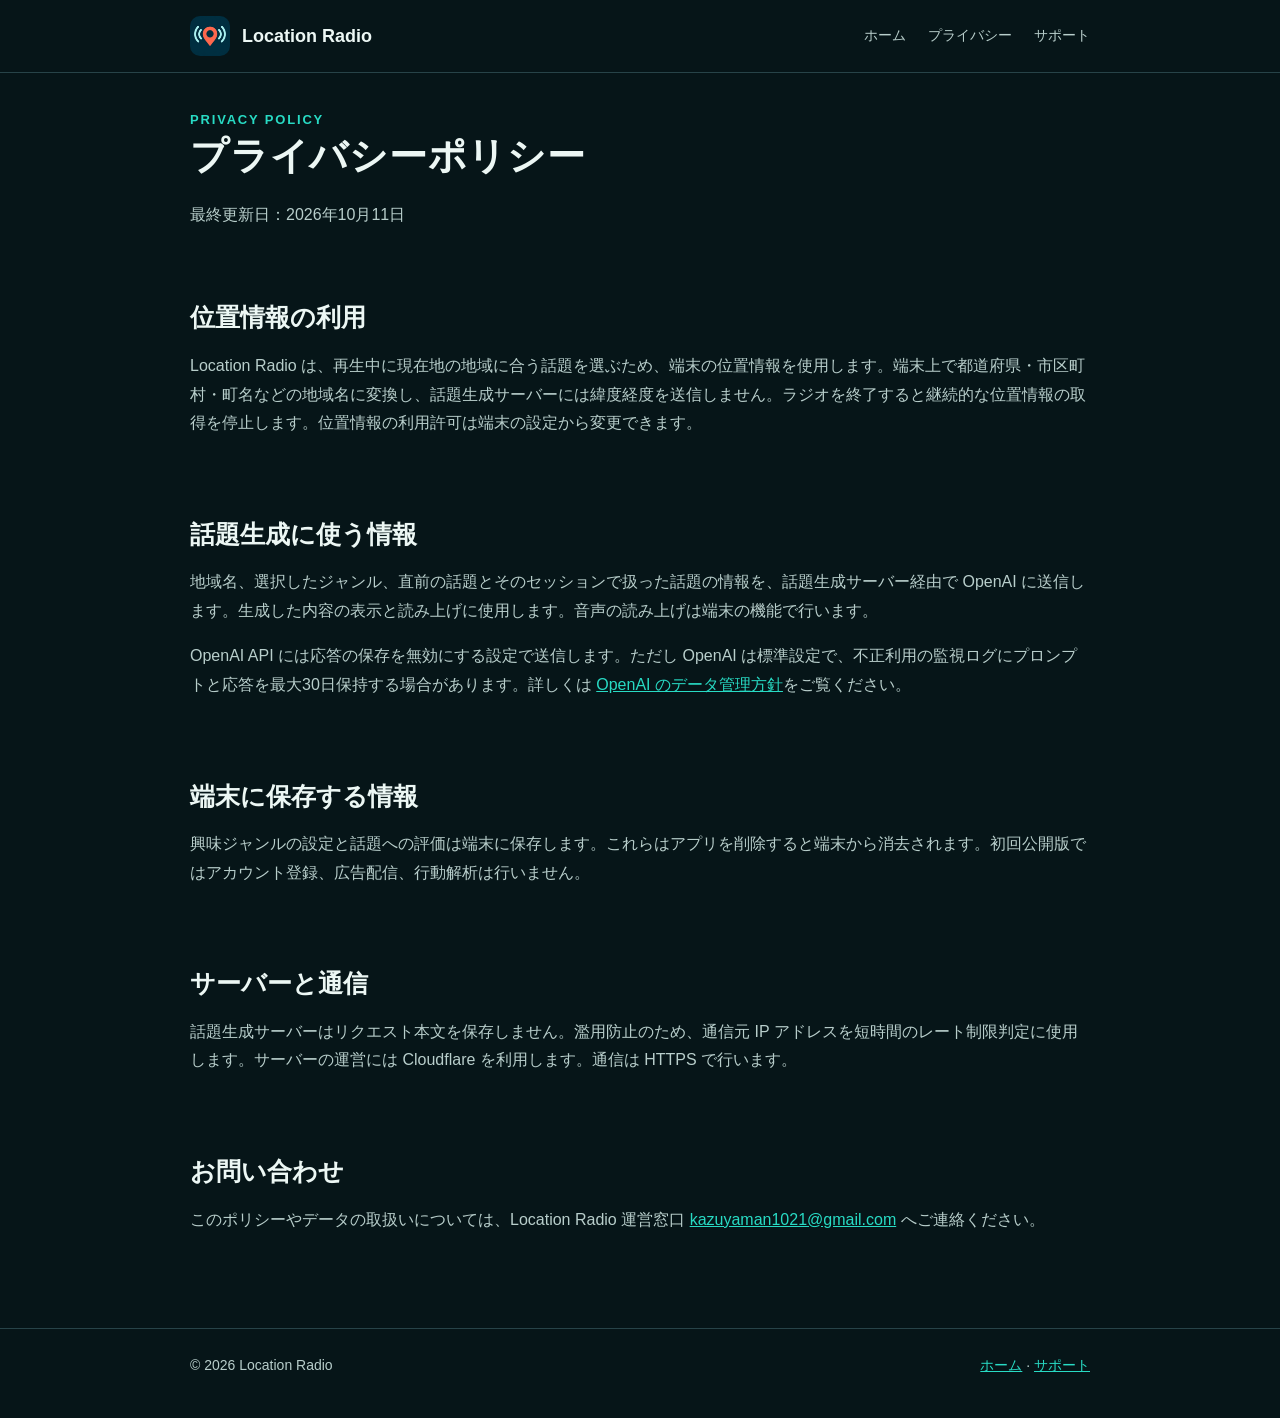
==== privacy.html @ 60c4268e "Add Location Radio support and privacy pages" ====
<!doctype html><html lang="ja"><head><meta charset="utf-8"><meta name="viewport" content="width=device-width,initial-scale=1"><meta name="theme-color" content="#061518"><meta name="description" content="Location Radio のプライバシーポリシー"><title>プライバシーポリシー — Location Radio</title><link rel="icon" href="./icon.png"><link rel="stylesheet" href="./style.css"></head><body>
<header><nav class="wrap"><a class="brand" href="./"><img src="./icon.png" alt="">Location Radio</a><div class="links"><a href="./">ホーム</a><a href="./privacy.html" aria-current="page">プライバシー</a><a href="./#support">サポート</a></div></nav></header>
<main class="wrap content"><div class="eyebrow">Privacy policy</div><h1>プライバシーポリシー</h1><p>最終更新日：2026年10月11日</p>
<section><h2>位置情報の利用</h2><p>Location Radio は、再生中に現在地の地域に合う話題を選ぶため、端末の位置情報を使用します。端末上で都道府県・市区町村・町名などの地域名に変換し、話題生成サーバーには緯度経度を送信しません。ラジオを終了すると継続的な位置情報の取得を停止します。位置情報の利用許可は端末の設定から変更できます。</p></section>
<section><h2>話題生成に使う情報</h2><p>地域名、選択したジャンル、直前の話題とそのセッションで扱った話題の情報を、話題生成サーバー経由で OpenAI に送信します。生成した内容の表示と読み上げに使用します。音声の読み上げは端末の機能で行います。</p><p>OpenAI API には応答の保存を無効にする設定で送信します。ただし OpenAI は標準設定で、不正利用の監視ログにプロンプトと応答を最大30日保持する場合があります。詳しくは <a href="https://developers.openai.com/api/docs/guides/your-data">OpenAI のデータ管理方針</a>をご覧ください。</p></section>
<section><h2>端末に保存する情報</h2><p>興味ジャンルの設定と話題への評価は端末に保存します。これらはアプリを削除すると端末から消去されます。初回公開版ではアカウント登録、広告配信、行動解析は行いません。</p></section>
<section><h2>サーバーと通信</h2><p>話題生成サーバーはリクエスト本文を保存しません。濫用防止のため、通信元 IP アドレスを短時間のレート制限判定に使用します。サーバーの運営には Cloudflare を利用します。通信は HTTPS で行います。</p></section>
<section><h2>お問い合わせ</h2><p>このポリシーやデータの取扱いについては、Location Radio 運営窓口 <a href="mailto:kazuyaman1021@gmail.com">kazuyaman1021@gmail.com</a> へご連絡ください。</p></section>
</main><footer><div class="wrap"><span>© 2026 Location Radio</span><span><a href="./">ホーム</a> · <a href="./#support">サポート</a></span></div></footer></body></html>
---- style.css ----
:root{color-scheme:dark;--bg:#061518;--panel:#10282b;--ink:#ecf7f4;--muted:#b8cecb;--accent:#28dbc4;--line:#274348}*{box-sizing:border-box}html{scroll-behavior:smooth}body{margin:0;background:var(--bg);color:var(--ink);font:16px/1.8 -apple-system,BlinkMacSystemFont,"Hiragino Sans","Noto Sans JP",sans-serif}a{color:var(--accent)}a:hover{text-decoration-thickness:2px}.wrap{width:min(100% - 40px,900px);margin:auto}header{border-bottom:1px solid var(--line)}nav{display:flex;align-items:center;justify-content:space-between;gap:20px;padding:16px 0}.brand{display:flex;align-items:center;gap:12px;color:var(--ink);text-decoration:none;font-weight:700;font-size:18px}.brand img{width:40px;height:40px;border-radius:10px}nav .links{display:flex;gap:22px;flex-wrap:wrap}nav .links a{color:var(--muted);text-decoration:none;font-size:14px}.hero{padding:72px 0 48px;display:grid;grid-template-columns:1fr 180px;align-items:center;gap:50px}.hero img{width:100%;border-radius:32px;box-shadow:0 30px 90px #0007}h1{font-size:clamp(34px,5vw,54px);line-height:1.35;letter-spacing:.02em;margin:0 0 18px}h2{font-size:25px;line-height:1.45;margin:46px 0 12px}h3{font-size:18px;margin:24px 0 6px}p,li{color:var(--muted)}.lead{font-size:19px;max-width:34em}.eyebrow{font-size:13px;font-weight:700;letter-spacing:.14em;color:var(--accent);text-transform:uppercase}.cards{display:grid;grid-template-columns:repeat(3,1fr);gap:16px;margin:24px 0 54px}.card{padding:24px;border:1px solid var(--line);background:var(--panel);border-radius:18px}.card h3{margin:0 0 8px}.card p{margin:0}.content{padding:35px 0 70px}.content h1{font-size:38px}.content section{padding:8px 0}.notice{border-left:3px solid var(--accent);padding:8px 18px;background:var(--panel);border-radius:0 12px 12px 0}.button{display:inline-block;background:var(--accent);color:#05221e;text-decoration:none;font-weight:700;padding:12px 22px;border-radius:999px}.muted{color:var(--muted)}footer{border-top:1px solid var(--line);padding:24px 0 40px;font-size:14px;color:var(--muted)}footer .wrap{display:flex;justify-content:space-between;gap:15px;flex-wrap:wrap}@media(max-width:650px){.hero{grid-template-columns:1fr;gap:24px;padding:52px 0 20px}.hero img{width:140px;grid-row:1}.cards{grid-template-columns:1fr}.content h1{font-size:32px}nav{align-items:flex-start;flex-direction:column}}
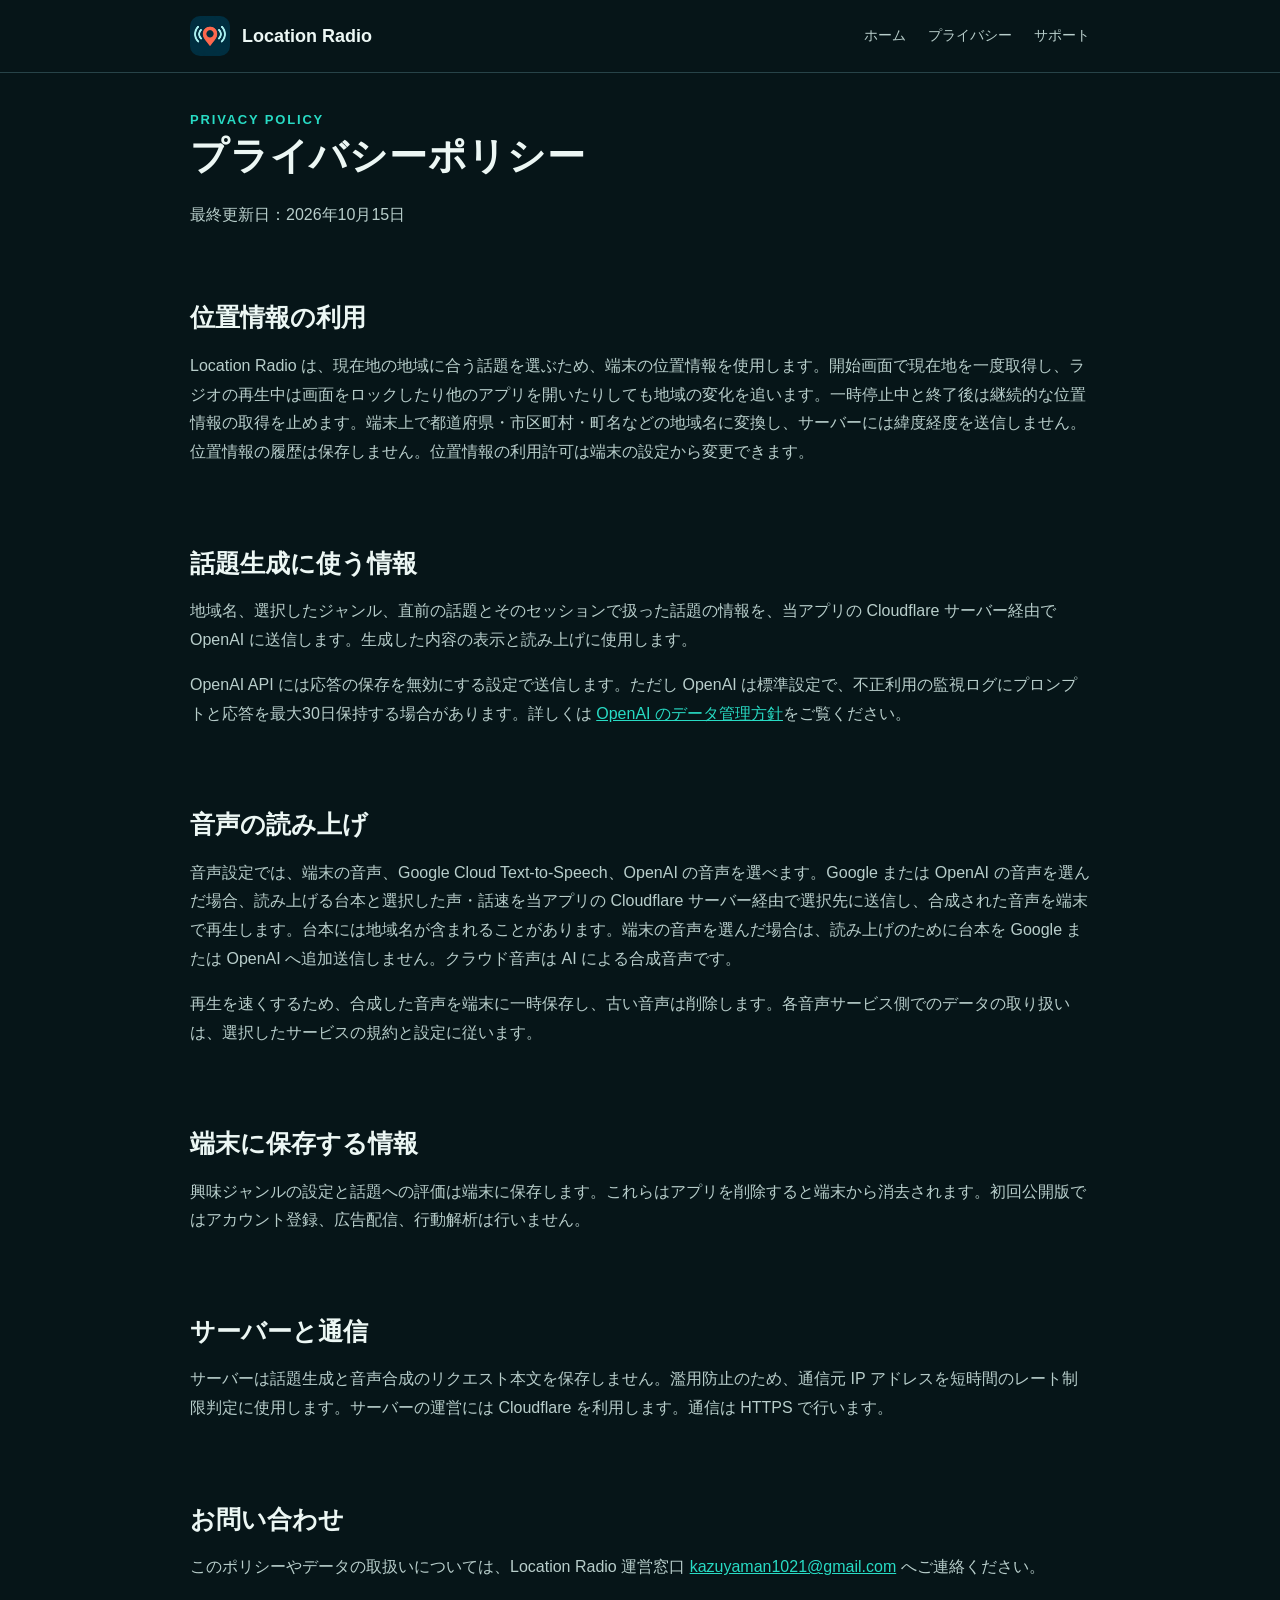
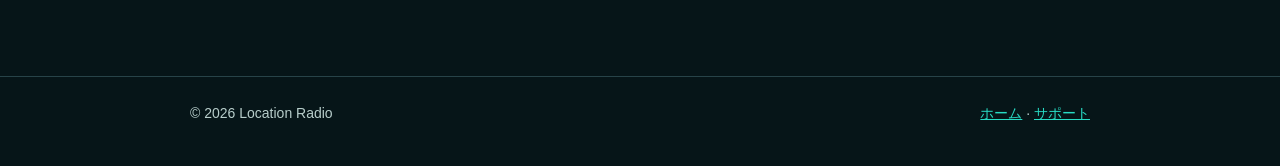
==== commit 41527ec5: "Explain optional cloud speech in privacy policy" ====
--- a/privacy.html
+++ b/privacy.html
@@ -1,9 +1,10 @@
 <!doctype html><html lang="ja"><head><meta charset="utf-8"><meta name="viewport" content="width=device-width,initial-scale=1"><meta name="theme-color" content="#061518"><meta name="description" content="Location Radio のプライバシーポリシー"><title>プライバシーポリシー — Location Radio</title><link rel="icon" href="./icon.png"><link rel="stylesheet" href="./style.css"></head><body>
 <header><nav class="wrap"><a class="brand" href="./"><img src="./icon.png" alt="">Location Radio</a><div class="links"><a href="./">ホーム</a><a href="./privacy.html" aria-current="page">プライバシー</a><a href="./#support">サポート</a></div></nav></header>
-<main class="wrap content"><div class="eyebrow">Privacy policy</div><h1>プライバシーポリシー</h1><p>最終更新日：2026年10月11日</p>
-<section><h2>位置情報の利用</h2><p>Location Radio は、再生中に現在地の地域に合う話題を選ぶため、端末の位置情報を使用します。端末上で都道府県・市区町村・町名などの地域名に変換し、話題生成サーバーには緯度経度を送信しません。ラジオを終了すると継続的な位置情報の取得を停止します。位置情報の利用許可は端末の設定から変更できます。</p></section>
-<section><h2>話題生成に使う情報</h2><p>地域名、選択したジャンル、直前の話題とそのセッションで扱った話題の情報を、話題生成サーバー経由で OpenAI に送信します。生成した内容の表示と読み上げに使用します。音声の読み上げは端末の機能で行います。</p><p>OpenAI API には応答の保存を無効にする設定で送信します。ただし OpenAI は標準設定で、不正利用の監視ログにプロンプトと応答を最大30日保持する場合があります。詳しくは <a href="https://developers.openai.com/api/docs/guides/your-data">OpenAI のデータ管理方針</a>をご覧ください。</p></section>
+<main class="wrap content"><div class="eyebrow">Privacy policy</div><h1>プライバシーポリシー</h1><p>最終更新日：2026年10月15日</p>
+<section><h2>位置情報の利用</h2><p>Location Radio は、現在地の地域に合う話題を選ぶため、端末の位置情報を使用します。開始画面で現在地を一度取得し、ラジオの再生中は画面をロックしたり他のアプリを開いたりしても地域の変化を追います。一時停止中と終了後は継続的な位置情報の取得を止めます。端末上で都道府県・市区町村・町名などの地域名に変換し、サーバーには緯度経度を送信しません。位置情報の履歴は保存しません。位置情報の利用許可は端末の設定から変更できます。</p></section>
+<section><h2>話題生成に使う情報</h2><p>地域名、選択したジャンル、直前の話題とそのセッションで扱った話題の情報を、当アプリの Cloudflare サーバー経由で OpenAI に送信します。生成した内容の表示と読み上げに使用します。</p><p>OpenAI API には応答の保存を無効にする設定で送信します。ただし OpenAI は標準設定で、不正利用の監視ログにプロンプトと応答を最大30日保持する場合があります。詳しくは <a href="https://developers.openai.com/api/docs/guides/your-data">OpenAI のデータ管理方針</a>をご覧ください。</p></section>
+<section><h2>音声の読み上げ</h2><p>音声設定では、端末の音声、Google Cloud Text-to-Speech、OpenAI の音声を選べます。Google または OpenAI の音声を選んだ場合、読み上げる台本と選択した声・話速を当アプリの Cloudflare サーバー経由で選択先に送信し、合成された音声を端末で再生します。台本には地域名が含まれることがあります。端末の音声を選んだ場合は、読み上げのために台本を Google または OpenAI へ追加送信しません。クラウド音声は AI による合成音声です。</p><p>再生を速くするため、合成した音声を端末に一時保存し、古い音声は削除します。各音声サービス側でのデータの取り扱いは、選択したサービスの規約と設定に従います。</p></section>
 <section><h2>端末に保存する情報</h2><p>興味ジャンルの設定と話題への評価は端末に保存します。これらはアプリを削除すると端末から消去されます。初回公開版ではアカウント登録、広告配信、行動解析は行いません。</p></section>
-<section><h2>サーバーと通信</h2><p>話題生成サーバーはリクエスト本文を保存しません。濫用防止のため、通信元 IP アドレスを短時間のレート制限判定に使用します。サーバーの運営には Cloudflare を利用します。通信は HTTPS で行います。</p></section>
+<section><h2>サーバーと通信</h2><p>サーバーは話題生成と音声合成のリクエスト本文を保存しません。濫用防止のため、通信元 IP アドレスを短時間のレート制限判定に使用します。サーバーの運営には Cloudflare を利用します。通信は HTTPS で行います。</p></section>
 <section><h2>お問い合わせ</h2><p>このポリシーやデータの取扱いについては、Location Radio 運営窓口 <a href="mailto:kazuyaman1021@gmail.com">kazuyaman1021@gmail.com</a> へご連絡ください。</p></section>
 </main><footer><div class="wrap"><span>© 2026 Location Radio</span><span><a href="./">ホーム</a> · <a href="./#support">サポート</a></span></div></footer></body></html>
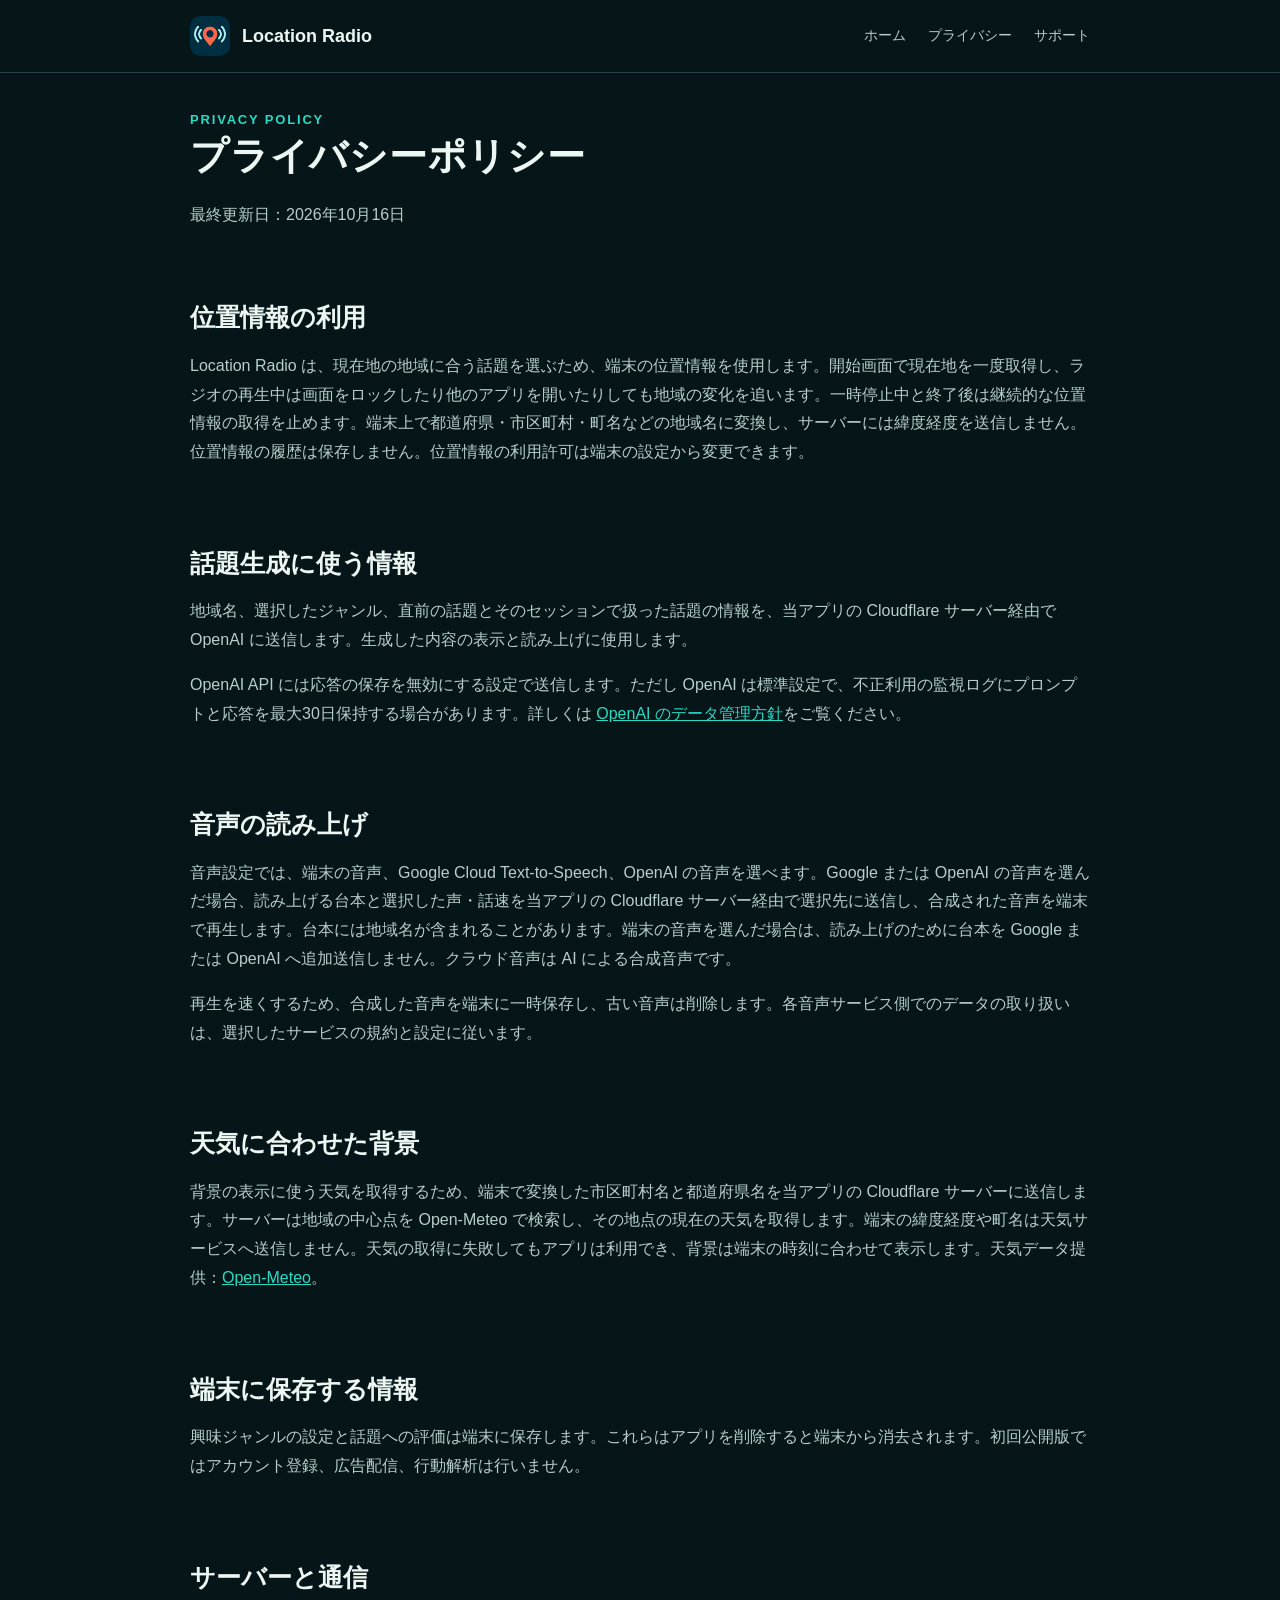
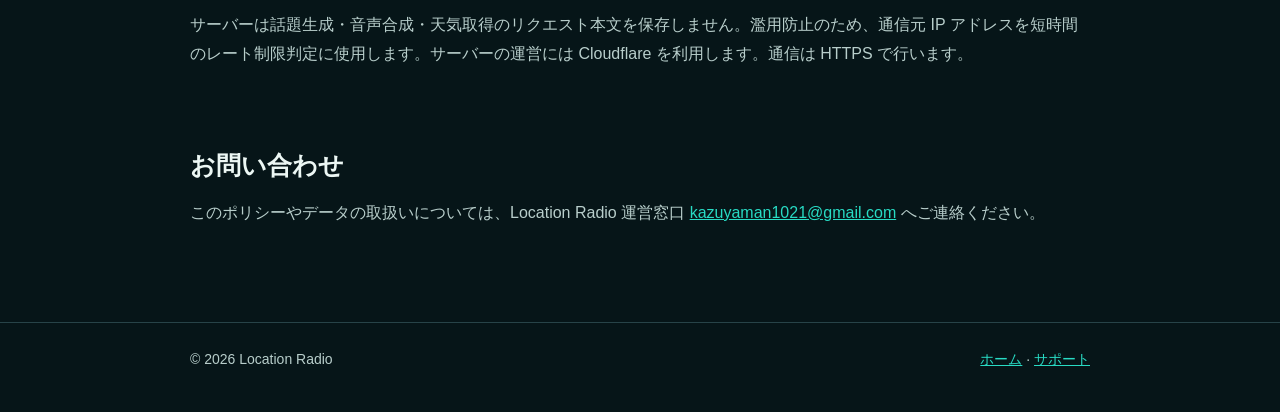
==== commit 4f0bd411: "Explain weather-based artwork and city-level data flow" ====
--- a/privacy.html
+++ b/privacy.html
@@ -1,10 +1,11 @@
 <!doctype html><html lang="ja"><head><meta charset="utf-8"><meta name="viewport" content="width=device-width,initial-scale=1"><meta name="theme-color" content="#061518"><meta name="description" content="Location Radio のプライバシーポリシー"><title>プライバシーポリシー — Location Radio</title><link rel="icon" href="./icon.png"><link rel="stylesheet" href="./style.css"></head><body>
 <header><nav class="wrap"><a class="brand" href="./"><img src="./icon.png" alt="">Location Radio</a><div class="links"><a href="./">ホーム</a><a href="./privacy.html" aria-current="page">プライバシー</a><a href="./#support">サポート</a></div></nav></header>
-<main class="wrap content"><div class="eyebrow">Privacy policy</div><h1>プライバシーポリシー</h1><p>最終更新日：2026年10月15日</p>
+<main class="wrap content"><div class="eyebrow">Privacy policy</div><h1>プライバシーポリシー</h1><p>最終更新日：2026年10月16日</p>
 <section><h2>位置情報の利用</h2><p>Location Radio は、現在地の地域に合う話題を選ぶため、端末の位置情報を使用します。開始画面で現在地を一度取得し、ラジオの再生中は画面をロックしたり他のアプリを開いたりしても地域の変化を追います。一時停止中と終了後は継続的な位置情報の取得を止めます。端末上で都道府県・市区町村・町名などの地域名に変換し、サーバーには緯度経度を送信しません。位置情報の履歴は保存しません。位置情報の利用許可は端末の設定から変更できます。</p></section>
 <section><h2>話題生成に使う情報</h2><p>地域名、選択したジャンル、直前の話題とそのセッションで扱った話題の情報を、当アプリの Cloudflare サーバー経由で OpenAI に送信します。生成した内容の表示と読み上げに使用します。</p><p>OpenAI API には応答の保存を無効にする設定で送信します。ただし OpenAI は標準設定で、不正利用の監視ログにプロンプトと応答を最大30日保持する場合があります。詳しくは <a href="https://developers.openai.com/api/docs/guides/your-data">OpenAI のデータ管理方針</a>をご覧ください。</p></section>
 <section><h2>音声の読み上げ</h2><p>音声設定では、端末の音声、Google Cloud Text-to-Speech、OpenAI の音声を選べます。Google または OpenAI の音声を選んだ場合、読み上げる台本と選択した声・話速を当アプリの Cloudflare サーバー経由で選択先に送信し、合成された音声を端末で再生します。台本には地域名が含まれることがあります。端末の音声を選んだ場合は、読み上げのために台本を Google または OpenAI へ追加送信しません。クラウド音声は AI による合成音声です。</p><p>再生を速くするため、合成した音声を端末に一時保存し、古い音声は削除します。各音声サービス側でのデータの取り扱いは、選択したサービスの規約と設定に従います。</p></section>
+<section><h2>天気に合わせた背景</h2><p>背景の表示に使う天気を取得するため、端末で変換した市区町村名と都道府県名を当アプリの Cloudflare サーバーに送信します。サーバーは地域の中心点を Open-Meteo で検索し、その地点の現在の天気を取得します。端末の緯度経度や町名は天気サービスへ送信しません。天気の取得に失敗してもアプリは利用でき、背景は端末の時刻に合わせて表示します。天気データ提供：<a href="https://open-meteo.com/">Open-Meteo</a>。</p></section>
 <section><h2>端末に保存する情報</h2><p>興味ジャンルの設定と話題への評価は端末に保存します。これらはアプリを削除すると端末から消去されます。初回公開版ではアカウント登録、広告配信、行動解析は行いません。</p></section>
-<section><h2>サーバーと通信</h2><p>サーバーは話題生成と音声合成のリクエスト本文を保存しません。濫用防止のため、通信元 IP アドレスを短時間のレート制限判定に使用します。サーバーの運営には Cloudflare を利用します。通信は HTTPS で行います。</p></section>
+<section><h2>サーバーと通信</h2><p>サーバーは話題生成・音声合成・天気取得のリクエスト本文を保存しません。濫用防止のため、通信元 IP アドレスを短時間のレート制限判定に使用します。サーバーの運営には Cloudflare を利用します。通信は HTTPS で行います。</p></section>
 <section><h2>お問い合わせ</h2><p>このポリシーやデータの取扱いについては、Location Radio 運営窓口 <a href="mailto:kazuyaman1021@gmail.com">kazuyaman1021@gmail.com</a> へご連絡ください。</p></section>
 </main><footer><div class="wrap"><span>© 2026 Location Radio</span><span><a href="./">ホーム</a> · <a href="./#support">サポート</a></span></div></footer></body></html>
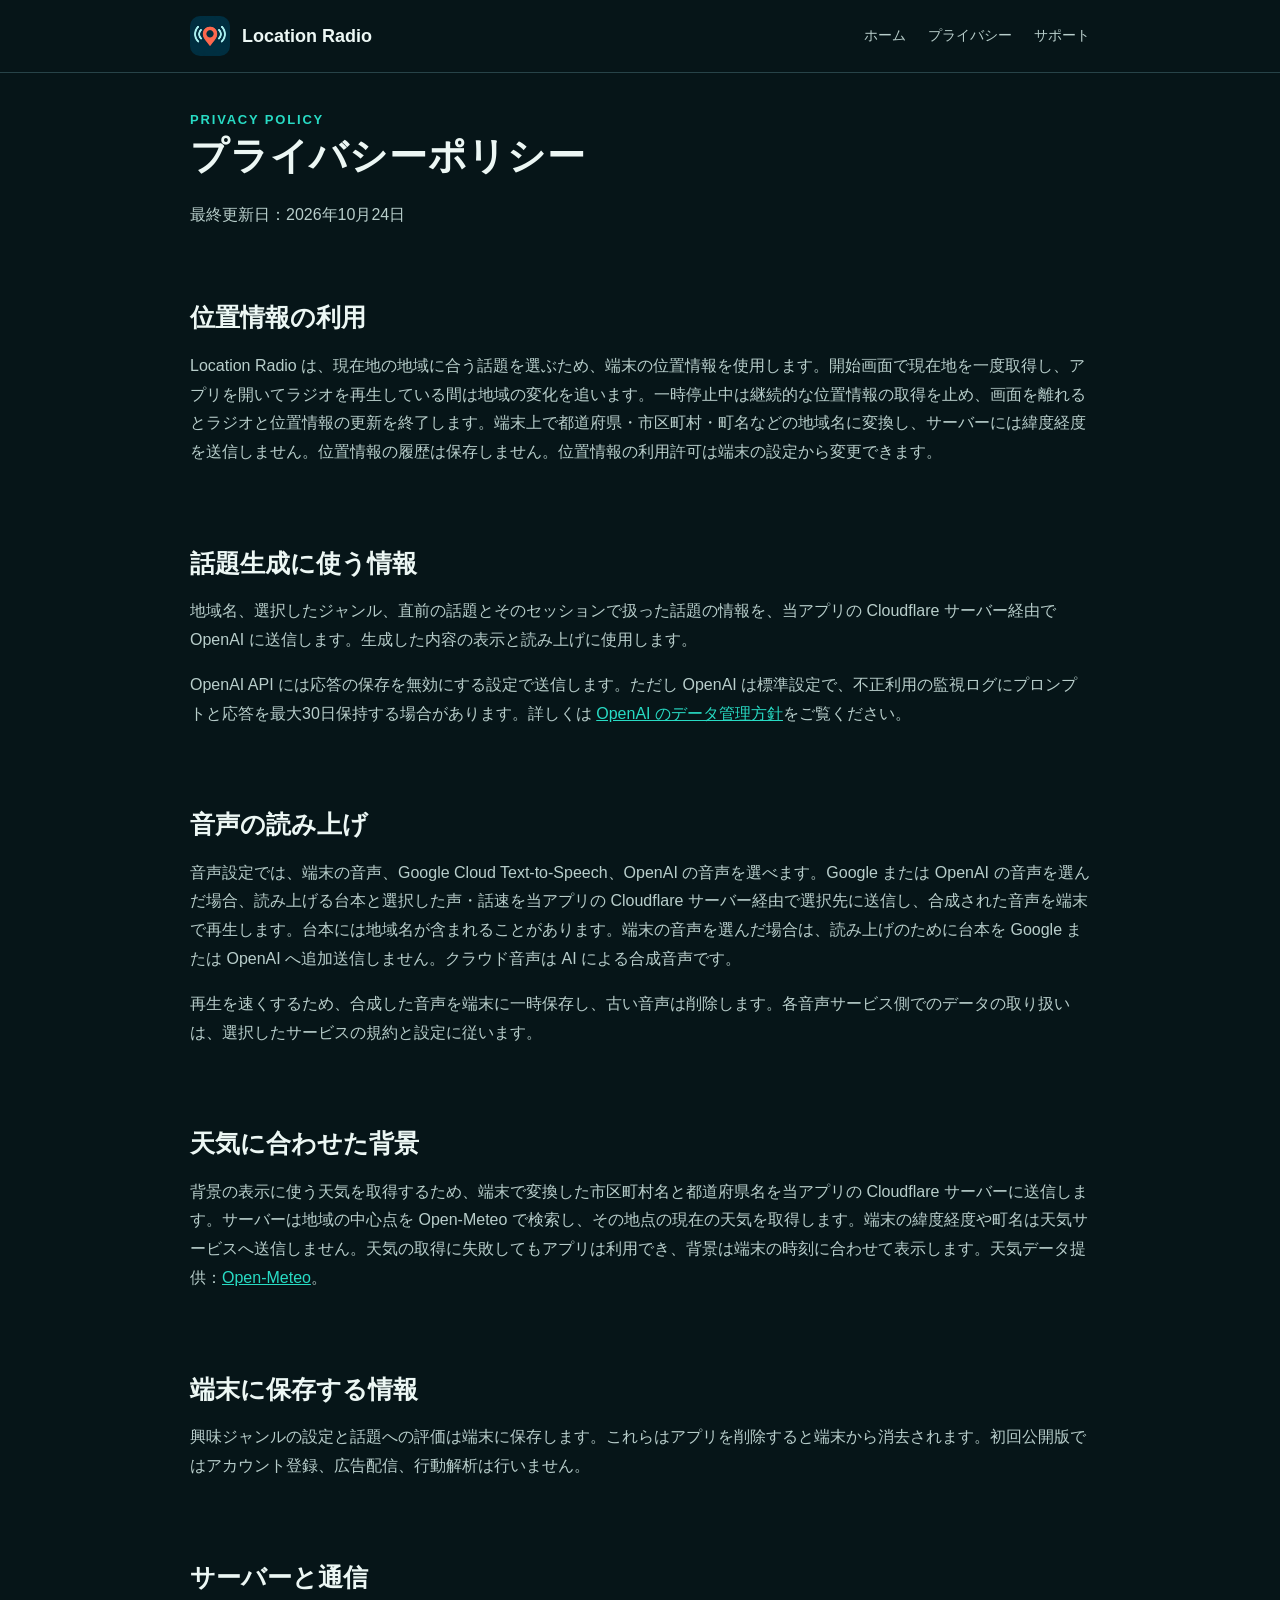
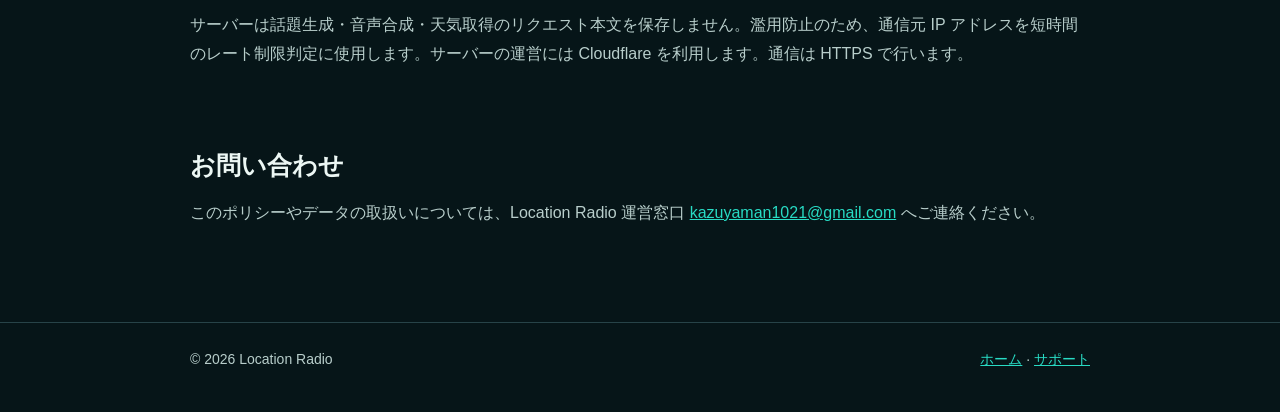
==== commit 2c0a916a: "Describe foreground-only playback in public site" ====
--- a/privacy.html
+++ b/privacy.html
@@ -1,7 +1,7 @@
 <!doctype html><html lang="ja"><head><meta charset="utf-8"><meta name="viewport" content="width=device-width,initial-scale=1"><meta name="theme-color" content="#061518"><meta name="description" content="Location Radio のプライバシーポリシー"><title>プライバシーポリシー — Location Radio</title><link rel="icon" href="./icon.png"><link rel="stylesheet" href="./style.css"></head><body>
 <header><nav class="wrap"><a class="brand" href="./"><img src="./icon.png" alt="">Location Radio</a><div class="links"><a href="./">ホーム</a><a href="./privacy.html" aria-current="page">プライバシー</a><a href="./#support">サポート</a></div></nav></header>
-<main class="wrap content"><div class="eyebrow">Privacy policy</div><h1>プライバシーポリシー</h1><p>最終更新日：2026年10月16日</p>
-<section><h2>位置情報の利用</h2><p>Location Radio は、現在地の地域に合う話題を選ぶため、端末の位置情報を使用します。開始画面で現在地を一度取得し、ラジオの再生中は画面をロックしたり他のアプリを開いたりしても地域の変化を追います。一時停止中と終了後は継続的な位置情報の取得を止めます。端末上で都道府県・市区町村・町名などの地域名に変換し、サーバーには緯度経度を送信しません。位置情報の履歴は保存しません。位置情報の利用許可は端末の設定から変更できます。</p></section>
+<main class="wrap content"><div class="eyebrow">Privacy policy</div><h1>プライバシーポリシー</h1><p>最終更新日：2026年10月24日</p>
+<section><h2>位置情報の利用</h2><p>Location Radio は、現在地の地域に合う話題を選ぶため、端末の位置情報を使用します。開始画面で現在地を一度取得し、アプリを開いてラジオを再生している間は地域の変化を追います。一時停止中は継続的な位置情報の取得を止め、画面を離れるとラジオと位置情報の更新を終了します。端末上で都道府県・市区町村・町名などの地域名に変換し、サーバーには緯度経度を送信しません。位置情報の履歴は保存しません。位置情報の利用許可は端末の設定から変更できます。</p></section>
 <section><h2>話題生成に使う情報</h2><p>地域名、選択したジャンル、直前の話題とそのセッションで扱った話題の情報を、当アプリの Cloudflare サーバー経由で OpenAI に送信します。生成した内容の表示と読み上げに使用します。</p><p>OpenAI API には応答の保存を無効にする設定で送信します。ただし OpenAI は標準設定で、不正利用の監視ログにプロンプトと応答を最大30日保持する場合があります。詳しくは <a href="https://developers.openai.com/api/docs/guides/your-data">OpenAI のデータ管理方針</a>をご覧ください。</p></section>
 <section><h2>音声の読み上げ</h2><p>音声設定では、端末の音声、Google Cloud Text-to-Speech、OpenAI の音声を選べます。Google または OpenAI の音声を選んだ場合、読み上げる台本と選択した声・話速を当アプリの Cloudflare サーバー経由で選択先に送信し、合成された音声を端末で再生します。台本には地域名が含まれることがあります。端末の音声を選んだ場合は、読み上げのために台本を Google または OpenAI へ追加送信しません。クラウド音声は AI による合成音声です。</p><p>再生を速くするため、合成した音声を端末に一時保存し、古い音声は削除します。各音声サービス側でのデータの取り扱いは、選択したサービスの規約と設定に従います。</p></section>
 <section><h2>天気に合わせた背景</h2><p>背景の表示に使う天気を取得するため、端末で変換した市区町村名と都道府県名を当アプリの Cloudflare サーバーに送信します。サーバーは地域の中心点を Open-Meteo で検索し、その地点の現在の天気を取得します。端末の緯度経度や町名は天気サービスへ送信しません。天気の取得に失敗してもアプリは利用でき、背景は端末の時刻に合わせて表示します。天気データ提供：<a href="https://open-meteo.com/">Open-Meteo</a>。</p></section>
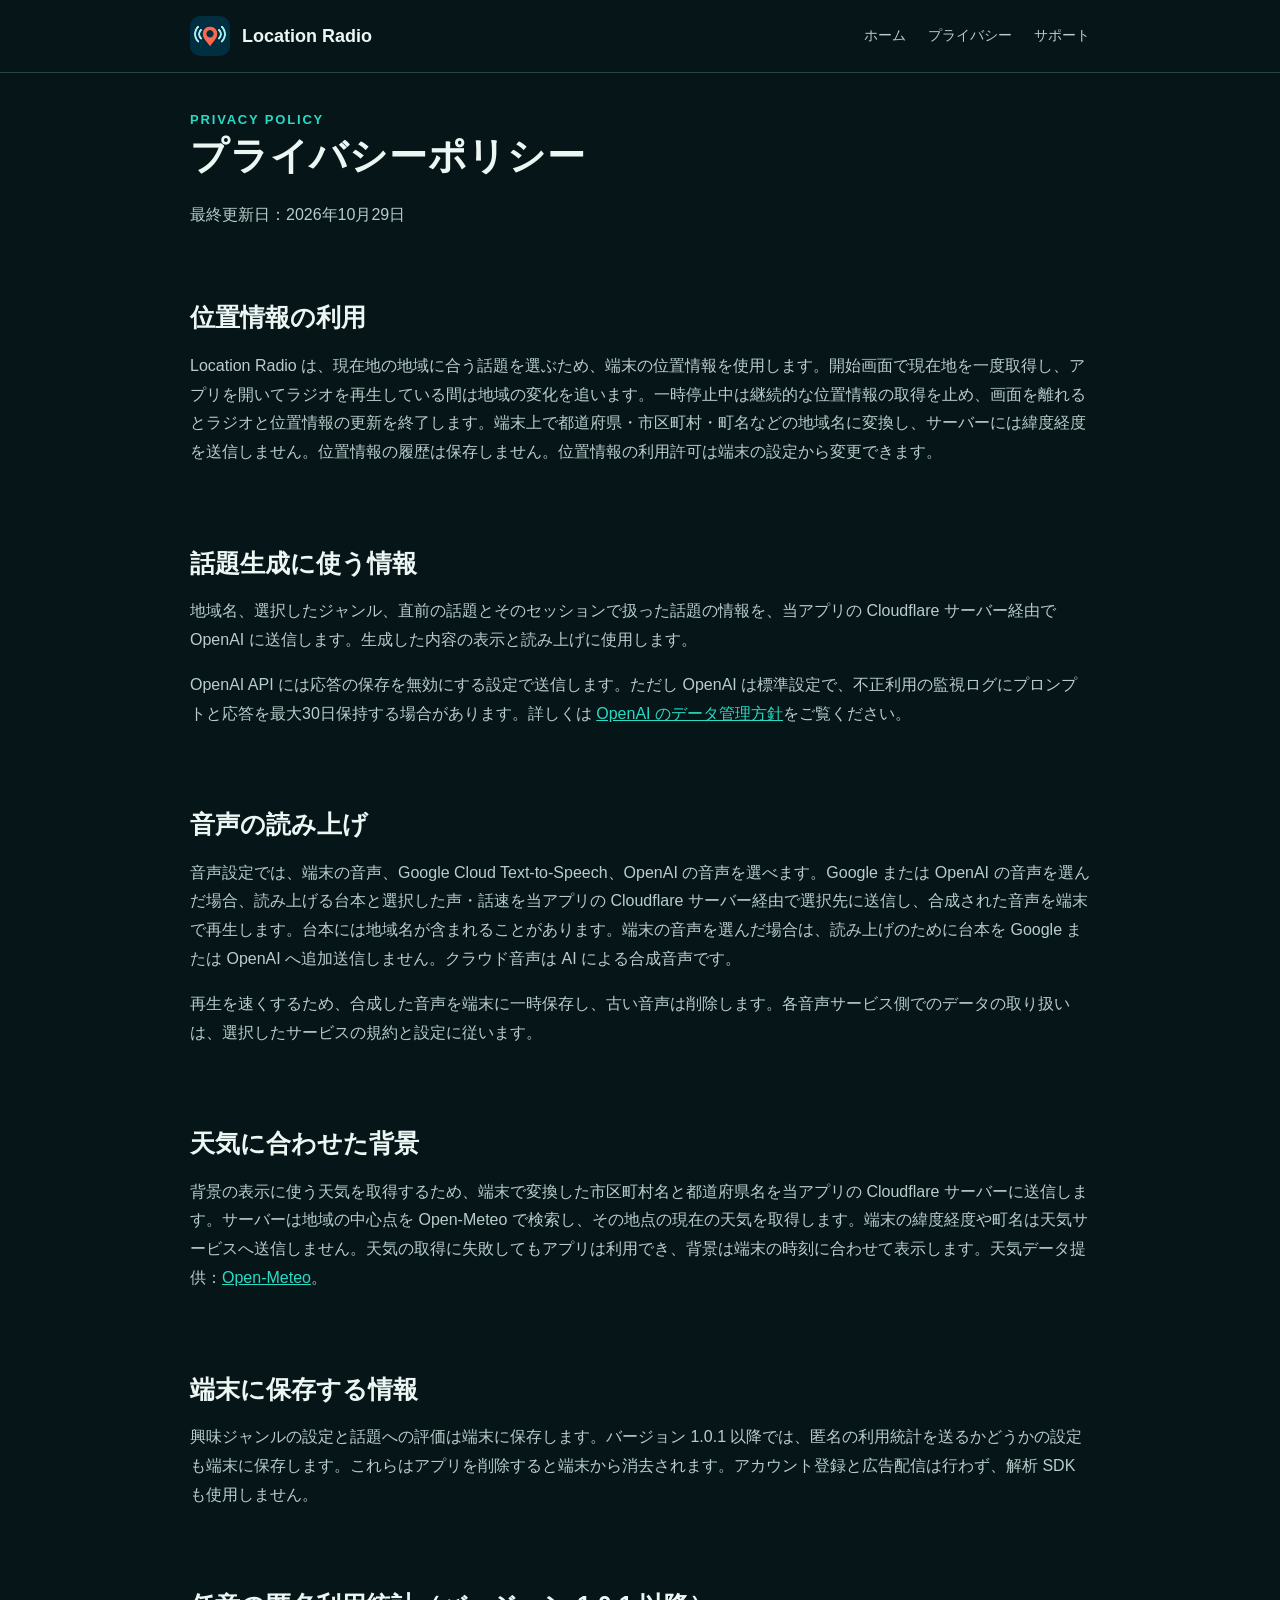
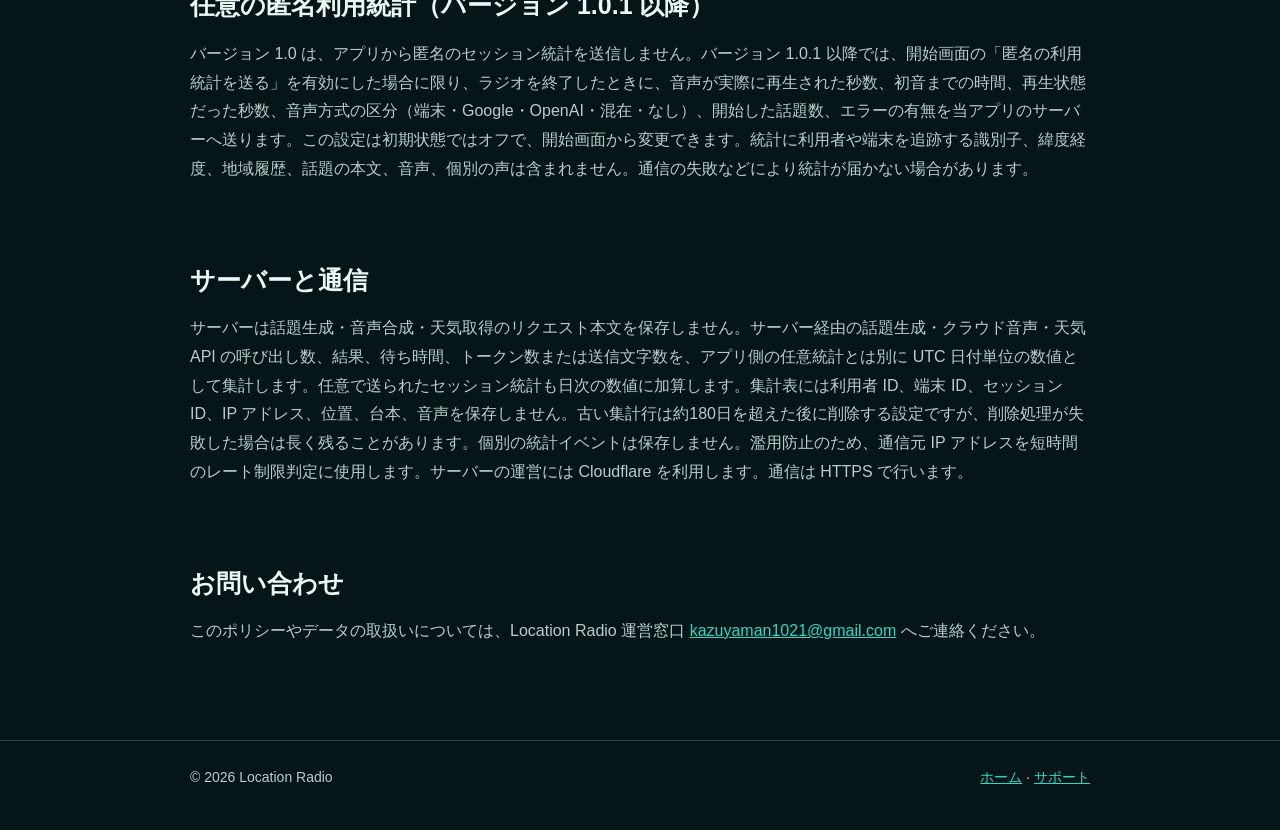
==== commit f6ab6db5: "Update privacy policy for optional 1.0.1 usage metrics" ====
--- a/privacy.html
+++ b/privacy.html
@@ -1,11 +1,12 @@
 <!doctype html><html lang="ja"><head><meta charset="utf-8"><meta name="viewport" content="width=device-width,initial-scale=1"><meta name="theme-color" content="#061518"><meta name="description" content="Location Radio のプライバシーポリシー"><title>プライバシーポリシー — Location Radio</title><link rel="icon" href="./icon.png"><link rel="stylesheet" href="./style.css"></head><body>
 <header><nav class="wrap"><a class="brand" href="./"><img src="./icon.png" alt="">Location Radio</a><div class="links"><a href="./">ホーム</a><a href="./privacy.html" aria-current="page">プライバシー</a><a href="./#support">サポート</a></div></nav></header>
-<main class="wrap content"><div class="eyebrow">Privacy policy</div><h1>プライバシーポリシー</h1><p>最終更新日：2026年10月24日</p>
+<main class="wrap content"><div class="eyebrow">Privacy policy</div><h1>プライバシーポリシー</h1><p>最終更新日：2026年10月29日</p>
 <section><h2>位置情報の利用</h2><p>Location Radio は、現在地の地域に合う話題を選ぶため、端末の位置情報を使用します。開始画面で現在地を一度取得し、アプリを開いてラジオを再生している間は地域の変化を追います。一時停止中は継続的な位置情報の取得を止め、画面を離れるとラジオと位置情報の更新を終了します。端末上で都道府県・市区町村・町名などの地域名に変換し、サーバーには緯度経度を送信しません。位置情報の履歴は保存しません。位置情報の利用許可は端末の設定から変更できます。</p></section>
 <section><h2>話題生成に使う情報</h2><p>地域名、選択したジャンル、直前の話題とそのセッションで扱った話題の情報を、当アプリの Cloudflare サーバー経由で OpenAI に送信します。生成した内容の表示と読み上げに使用します。</p><p>OpenAI API には応答の保存を無効にする設定で送信します。ただし OpenAI は標準設定で、不正利用の監視ログにプロンプトと応答を最大30日保持する場合があります。詳しくは <a href="https://developers.openai.com/api/docs/guides/your-data">OpenAI のデータ管理方針</a>をご覧ください。</p></section>
 <section><h2>音声の読み上げ</h2><p>音声設定では、端末の音声、Google Cloud Text-to-Speech、OpenAI の音声を選べます。Google または OpenAI の音声を選んだ場合、読み上げる台本と選択した声・話速を当アプリの Cloudflare サーバー経由で選択先に送信し、合成された音声を端末で再生します。台本には地域名が含まれることがあります。端末の音声を選んだ場合は、読み上げのために台本を Google または OpenAI へ追加送信しません。クラウド音声は AI による合成音声です。</p><p>再生を速くするため、合成した音声を端末に一時保存し、古い音声は削除します。各音声サービス側でのデータの取り扱いは、選択したサービスの規約と設定に従います。</p></section>
 <section><h2>天気に合わせた背景</h2><p>背景の表示に使う天気を取得するため、端末で変換した市区町村名と都道府県名を当アプリの Cloudflare サーバーに送信します。サーバーは地域の中心点を Open-Meteo で検索し、その地点の現在の天気を取得します。端末の緯度経度や町名は天気サービスへ送信しません。天気の取得に失敗してもアプリは利用でき、背景は端末の時刻に合わせて表示します。天気データ提供：<a href="https://open-meteo.com/">Open-Meteo</a>。</p></section>
-<section><h2>端末に保存する情報</h2><p>興味ジャンルの設定と話題への評価は端末に保存します。これらはアプリを削除すると端末から消去されます。初回公開版ではアカウント登録、広告配信、行動解析は行いません。</p></section>
-<section><h2>サーバーと通信</h2><p>サーバーは話題生成・音声合成・天気取得のリクエスト本文を保存しません。濫用防止のため、通信元 IP アドレスを短時間のレート制限判定に使用します。サーバーの運営には Cloudflare を利用します。通信は HTTPS で行います。</p></section>
+<section><h2>端末に保存する情報</h2><p>興味ジャンルの設定と話題への評価は端末に保存します。バージョン 1.0.1 以降では、匿名の利用統計を送るかどうかの設定も端末に保存します。これらはアプリを削除すると端末から消去されます。アカウント登録と広告配信は行わず、解析 SDK も使用しません。</p></section>
+<section><h2>任意の匿名利用統計（バージョン 1.0.1 以降）</h2><p>バージョン 1.0 は、アプリから匿名のセッション統計を送信しません。バージョン 1.0.1 以降では、開始画面の「匿名の利用統計を送る」を有効にした場合に限り、ラジオを終了したときに、音声が実際に再生された秒数、初音までの時間、再生状態だった秒数、音声方式の区分（端末・Google・OpenAI・混在・なし）、開始した話題数、エラーの有無を当アプリのサーバーへ送ります。この設定は初期状態ではオフで、開始画面から変更できます。統計に利用者や端末を追跡する識別子、緯度経度、地域履歴、話題の本文、音声、個別の声は含まれません。通信の失敗などにより統計が届かない場合があります。</p></section>
+<section><h2>サーバーと通信</h2><p>サーバーは話題生成・音声合成・天気取得のリクエスト本文を保存しません。サーバー経由の話題生成・クラウド音声・天気 API の呼び出し数、結果、待ち時間、トークン数または送信文字数を、アプリ側の任意統計とは別に UTC 日付単位の数値として集計します。任意で送られたセッション統計も日次の数値に加算します。集計表には利用者 ID、端末 ID、セッション ID、IP アドレス、位置、台本、音声を保存しません。古い集計行は約180日を超えた後に削除する設定ですが、削除処理が失敗した場合は長く残ることがあります。個別の統計イベントは保存しません。濫用防止のため、通信元 IP アドレスを短時間のレート制限判定に使用します。サーバーの運営には Cloudflare を利用します。通信は HTTPS で行います。</p></section>
 <section><h2>お問い合わせ</h2><p>このポリシーやデータの取扱いについては、Location Radio 運営窓口 <a href="mailto:kazuyaman1021@gmail.com">kazuyaman1021@gmail.com</a> へご連絡ください。</p></section>
 </main><footer><div class="wrap"><span>© 2026 Location Radio</span><span><a href="./">ホーム</a> · <a href="./#support">サポート</a></span></div></footer></body></html>
